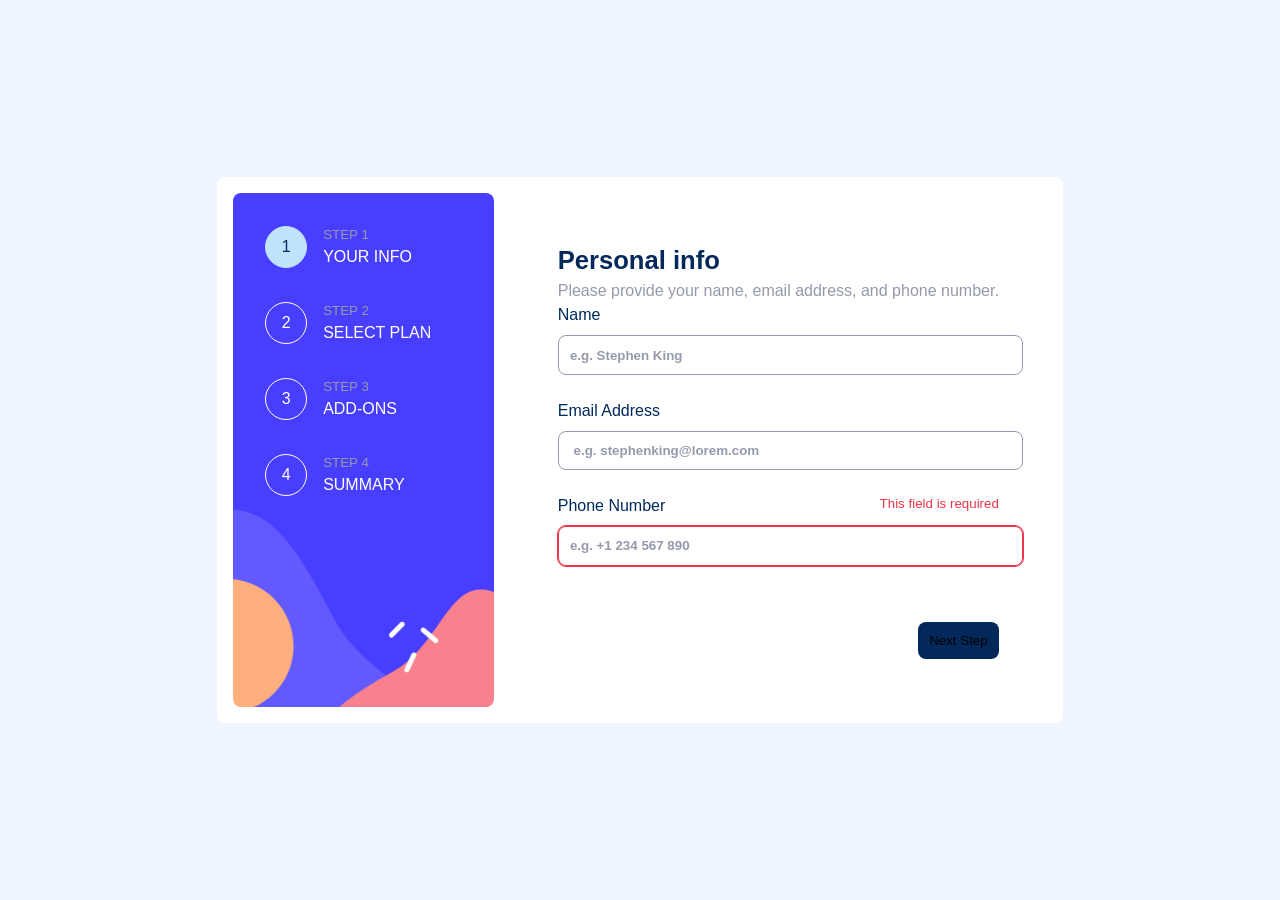
==== index.html @ 580a286c "Html and css 1" ====
<!DOCTYPE html>
<html lang="en">
  <head>
    <meta charset="UTF-8" />
    <meta name="viewport" content="width=device-width, initial-scale=1.0" />
    <link rel="stylesheet" href="style.css" />
    <link
      rel="icon"
      type="image/png"
      sizes="32x32"
      href="./assets/images/favicon-32x32.png"
    />

    <title>Frontend Mentor | Multi-step form</title>
  </head>
  <body>
    <main class="grid mainConatiner">
      <aside class="side-bar">
        <ul class="side-bar-container">
          <li>
            <div class="step">
              <span class="step-NB active">1</span>
              <div class="step-info">
                <small class="small-step">Step 1</small>
                <p>Your info</p>
              </div>
            </div>
          </li>
          <li>
            <div class="step">
              <span class="step-NB">2</span>
              <div class="step-info">
                <small class="small-step">Step 2</small>
                <p>Select plan</p>
              </div>
            </div>
          </li>
          <li>
            <div class="step">
              <span class="step-NB">3</span>
              <div class="step-info">
                <small class="small-step">Step 3</small>
                <p>Add-ons</p>
              </div>
            </div>
          </li>
          <li>
            <div class="step">
              <span class="step-NB">4</span>
              <div class="step-info">
                <small class="small-step">Step 4</small>
                <p>Summary</p>
              </div>
            </div>
          </li>
        </ul>
      </aside>
      <section class="forms-container">
        <h2>Personal info</h2>
        <p>Please provide your name, email address, and phone number.</p>
        <form action="">
          <div>
            <div class="label-div">
              <label htmlFor="Name">Name</label>
              <small class="err-msg">This field is required</small>
            </div>
            <input
              type="text"
              placeholder="e.g. Stephen King"
              name="Name"
              id="Name"
            />
          </div>
          <div>
            <div class="label-div">
              <label htmlFor="EmailAddress">Email Address</label>
              <small class="err-msg">This field is required</small>
            </div>
            <input
              type="email"
              name="EmailAddress"
              id="EmailAddress"
              placeholder=" e.g. stephenking@lorem.com"
            />
          </div>
          <div>
            <div class="label-div">
              <label htmlFor="PhoneNumber">Phone Number</label>
              <small class="err-msg active">This field is required</small>
            </div>
            <input
              class="error"
              type="tel"
              name="PhoneNumber"
              id="PhoneNumber"
              placeholder="e.g. +1 234 567 890"
            />
          </div>
          <div class="btn-div">
            <button type="button">Next Step</button>
          </div>
        </form>
      </section>
    </main>
  </body>
</html>
---- style.css ----
#root {
  max-width: 1280px;
  margin: 0 auto;
  padding: 2rem;
}
:root {
  --Marine-blue: hsl(213, 96%, 18%);
  --Purplish-blue: hsl(243, 100%, 62%);
  --Pastel-blue: hsl(228, 100%, 84%);
  --Light-blue: hsl(206, 94%, 87%);
  --Strawberry-red: hsl(354, 84%, 57%);
  --Cool-gray: hsl(231, 11%, 63%);
  --Light-gray: hsl(229, 24%, 87%);
  --Magnolia: hsl(217, 100%, 97%);
  --Alabaster: hsl(231, 100%, 99%);
  --White: hsl(0, 0%, 100%);
}
:root {
  font-family: "Ubuntu", sans-serif;
  line-height: 1.5;
  font-weight: 400;
  color-scheme: light dark;
  color: var(--Cool-gray);
  background-color: var(--Magnolia);
  font-synthesis: none;
  text-rendering: optimizeLegibility;
  -webkit-font-smoothing: antialiased;
  -moz-osx-font-smoothing: grayscale;
}

a {
  text-decoration: inherit;
}
p {
  font-size: 1em;
  margin: 0;
}
h2 {
  font-weight: 700;
  color: var(--Marine-blue);
  font-size: 1.6em;
  margin: 0;
}
body {
  margin: 0;
  display: flex;
  place-items: center;
  min-width: 320px;
  min-height: 100vh;
  font-weight: 400;
}

h1 {
  font-size: 3.2em;
  line-height: 1.1;
}
button {
  cursor: pointer;
}

.grid {
  display: grid;
}
.mainConatiner {
  background-color: hsl(0, 0%, 100%);
  grid-template-columns: repeat(3, 1fr);
  padding: 1rem;
  border-radius: 8px;
  gap: 1rem;
  margin: 0 auto;
}
.side-bar {
  background: url("./assets/images/bg-sidebar-desktop.svg") center;
  height: 100%;
  width: 100%;
  border-radius: 8px;
  color: var(--White);
}
.side-bar-container {
  display: flex;
  flex-direction: column;
  gap: 2rem;
  padding: 2rem;
}
.step {
  display: flex;
  align-items: center;
  gap: 1rem;
  text-transform: uppercase;
}
.step-NB {
  display: grid;
  place-content: center;
  height: 40px;
  width: 40px;
  border-radius: 50%;
  border: 1px solid hsl(0, 0%, 100%);
}
.step-NB.active {
  color: hsl(213, 96%, 18%);
  background-color: hsl(206, 94%, 87%);
  border: 1px solid hsl(206, 94%, 87%);
}
.step-info {
  display: flex;
  flex-direction: column;
  font-weight: 500;
}
.small-step {
  text-align: start;
  color: var(--Cool-gray);
}
ul {
  margin: 0;
}
li {
  list-style: none;
}
.plan-container {
  display: grid;
  grid-template-columns: repeat(3, 1fr);
  gap: 1rem;
}
.plan {
  background-color: transparent;
  border: 1px solid var(--Light-gray);
  display: flex;
  flex-direction: column;
  gap: 3rem;
  align-items: flex-start;
}
.plan:hover {
  border: 1px solid var(--Purplish-blue);
  transition: all 0.3s ease-out;
}
.plan-name {
  color: var(--Marine-blue);
  text-align: start;
  font-weight: 500;
  font-size: 1.2em;
}
.plan-price {
  color: var(--Cool-gray);
  text-align: start;
}
.step-2 {
  display: flex;
  flex-direction: column;
  gap: 2rem;
}
.btns-div {
  display: flex;
  justify-content: space-between;
}
.plan.active {
  border: 1px solid var(--Purplish-blue);
}
.forms-container {
  grid-column: span 2;
  padding: 3rem;
}
form {
  display: flex;
  flex-direction: column;
  gap: 1.5rem;
}
.label-div {
  display: flex;
  justify-content: space-between;
  margin-bottom: 0.5rem;
}
label {
  display: inline-block;
  text-align: start;
  font-weight: 500;
  color: var(--Marine-blue);
}
input {
  width: 100%;
  padding: 0.7rem;
  border-radius: 8px;
  background-color: transparent;
  border: 1px solid var(--Cool-gray);
  color: var(--Marine-blue);
  font-weight: 700;
  cursor: pointer;
}
input:focus {
  outline: 1px solid var(--Purplish-blue);
  border: 1px solid var(--Purplish-blue);
}

input::placeholder {
  color: var(--Cool-gray);
}
.btn-div {
  display: flex;
  justify-content: flex-end;
  align-self: flex-end;
  margin-top: 2rem;
}
button {
  padding: 0.7rem;
  border-radius: 8px;
  border: none;
  background-color: var(--Marine-blue);
}
.err-msg {
  color: var(--Strawberry-red);
  font-weight: 500;
  visibility: hidden;
}
.err-msg.active {
  visibility: visible;
}
.error {
  outline: 1px solid var(--Strawberry-red);
  border: 1px solid var(--Strawberry-red);
}
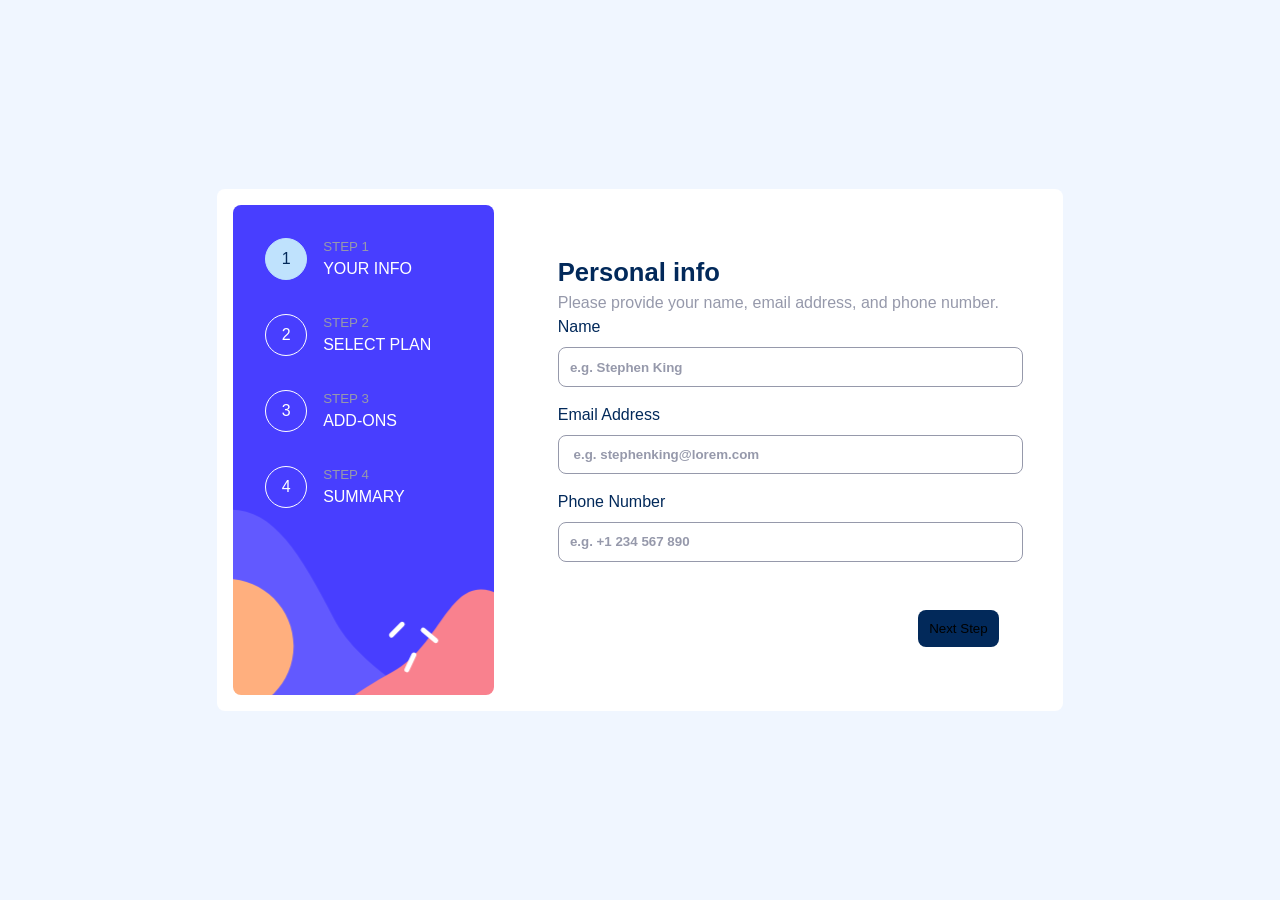
==== commit 9b9e2341: "JS 1" ====
--- a/index.html
+++ b/index.html
@@ -10,7 +10,7 @@
       sizes="32x32"
       href="./assets/images/favicon-32x32.png"
     />
-
+    <script src="./script.js" defer></script>
     <title>Frontend Mentor | Multi-step form</title>
   </head>
   <body>
@@ -56,49 +56,61 @@
         </ul>
       </aside>
       <section class="forms-container">
-        <h2>Personal info</h2>
-        <p>Please provide your name, email address, and phone number.</p>
-        <form action="">
-          <div>
-            <div class="label-div">
-              <label htmlFor="Name">Name</label>
-              <small class="err-msg">This field is required</small>
+        <form data-multi-step action="">
+          <div data-step class="stepForm">
+            <h2>Personal info</h2>
+            <p>Please provide your name, email address, and phone number.</p>
+            <div>
+              <div class="label-div">
+                <label htmlFor="Name">Name</label>
+                <small data-error-for="Name" class="err-msg"
+                  >This field is required</small
+                >
+              </div>
+              <input
+                type="text"
+                placeholder="e.g. Stephen King"
+                name="Name"
+                id="Name"
+                required
+              />
             </div>
-            <input
-              type="text"
-              placeholder="e.g. Stephen King"
-              name="Name"
-              id="Name"
-            />
+            <div>
+              <div class="label-div">
+                <label htmlFor="EmailAddress">Email Address</label>
+                <small data-error-for="EmailAddress" class="err-msg"
+                  >Email is required</small
+                >
+              </div>
+              <input
+                type="email"
+                name="EmailAddress"
+                id="EmailAddress"
+                placeholder=" e.g. stephenking@lorem.com"
+                required
+              />
+            </div>
+            <div>
+              <div class="label-div">
+                <label htmlFor="PhoneNumber">Phone Number</label>
+                <small data-error-for="PhoneNumber" class="err-msg"
+                  >This field is required</small
+                >
+              </div>
+              <input
+                type="tel"
+                name="PhoneNumber"
+                id="PhoneNumber"
+                placeholder="e.g. +1 234 567 890"
+                required
+              />
+            </div>
+            <div class="btn-div">
+              <button data-next type="button">Next Step</button>
+            </div>
           </div>
-          <div>
-            <div class="label-div">
-              <label htmlFor="EmailAddress">Email Address</label>
-              <small class="err-msg">This field is required</small>
-            </div>
-            <input
-              type="email"
-              name="EmailAddress"
-              id="EmailAddress"
-              placeholder=" e.g. stephenking@lorem.com"
-            />
-          </div>
-          <div>
-            <div class="label-div">
-              <label htmlFor="PhoneNumber">Phone Number</label>
-              <small class="err-msg active">This field is required</small>
-            </div>
-            <input
-              class="error"
-              type="tel"
-              name="PhoneNumber"
-              id="PhoneNumber"
-              placeholder="e.g. +1 234 567 890"
-            />
-          </div>
-          <div class="btn-div">
-            <button type="button">Next Step</button>
-          </div>
+          <div class="stepForm" data-step></div>
+          <div class="stepForm" data-step></div>
         </form>
       </section>
     </main>
--- a/style.css
+++ b/style.css
@@ -184,6 +184,7 @@
   color: var(--Marine-blue);
   font-weight: 700;
   cursor: pointer;
+  margin-bottom: 1rem;
 }
 input:focus {
   outline: 1px solid var(--Purplish-blue);
@@ -217,3 +218,9 @@
   outline: 1px solid var(--Strawberry-red);
   border: 1px solid var(--Strawberry-red);
 }
+.stepForm.active {
+  display: block;
+}
+.stepForm {
+  display: none;
+}
